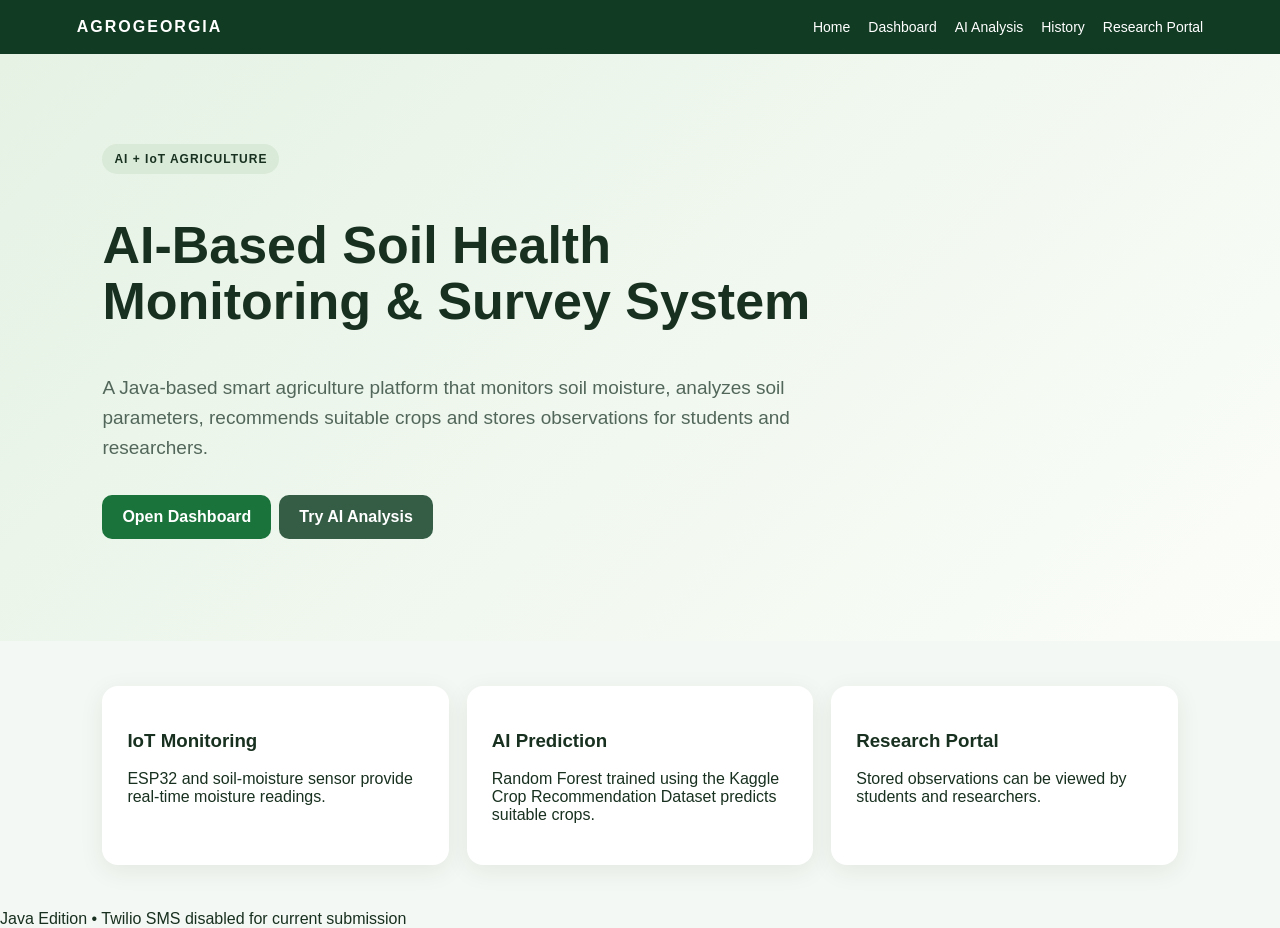
==== web/index.html @ 865122f4 "Add organized project folder structure Organized AGROGEORGIA project files into proper folders for J" ====
<!DOCTYPE html><html><head><meta charset="UTF-8"><title>AGROGEORGIA</title><link rel="stylesheet" href="/style.css"></head><body>
<nav><div class="brand">AGROGEORGIA</div><div><a href="/">Home</a><a href="/dashboard.html">Dashboard</a><a href="/analysis.html">AI Analysis</a><a href="/history.html">History</a><a href="/research.html">Research Portal</a></div></nav>
<section class="hero"><div><span class="badge">AI + IoT AGRICULTURE</span><h1>AI-Based Soil Health<br>Monitoring & Survey System</h1>
<p>A Java-based smart agriculture platform that monitors soil moisture, analyzes soil parameters, recommends suitable crops and stores observations for students and researchers.</p>
<a class="btn" href="/dashboard.html">Open Dashboard</a><a class="btn secondary" href="/analysis.html">Try AI Analysis</a></div></section>
<section class="cards"><div class="card"><h3>IoT Monitoring</h3><p>ESP32 and soil-moisture sensor provide real-time moisture readings.</p></div>
<div class="card"><h3>AI Prediction</h3><p>Random Forest trained using the Kaggle Crop Recommendation Dataset predicts suitable crops.</p></div>
<div class="card"><h3>Research Portal</h3><p>Stored observations can be viewed by students and researchers.</p></div></section>
<footer>Java Edition • Twilio SMS disabled for current submission</footer></body></html>
---- style.css ----
*{box-sizing:border-box}
body{margin:0;font-family:Arial,Helvetica,sans-serif;background:#f4f8f4;color:#18301f}
nav{background:#123b24;color:white;padding:18px 6%;display:flex;justify-content:space-between;align-items:center}
.brand{font-weight:800;letter-spacing:2px}
nav a{color:white;text-decoration:none;margin-left:18px;font-size:14px}
.hero{min-height:520px;padding:90px 8%;display:flex;align-items:center;background:linear-gradient(135deg,#e5f2e4,#fbfdf9)}
.hero h1{font-size:52px;line-height:1.08}
.hero p{max-width:720px;font-size:19px;line-height:1.6;color:#52675a}
.container{max-width:1200px;margin:45px auto;padding:0 25px}
.badge{display:inline-block;background:#d9ead8;padding:8px 12px;border-radius:20px;font-size:12px;font-weight:700;letter-spacing:1px}
.btn{display:inline-block;border:0;border-radius:10px;background:#19733b;color:white;padding:13px 20px;margin:12px 8px 12px 0;text-decoration:none;cursor:pointer;font-weight:700}
.secondary{background:#355d45}
.cards,.grid,.result-grid{display:grid;gap:18px}
.cards{padding:45px 8%;grid-template-columns:repeat(3,1fr)}
.grid{grid-template-columns:repeat(3,1fr)}
.result-grid{grid-template-columns:repeat(4,1fr)}
.card,.metric,.result{background:white;border-radius:16px;padding:25px;box-shadow:0 6px 25px rgba(20,50,30,.08)}
.metric span,.result small{display:block;color:#6b7c70;margin-bottom:10px}
.metric strong{font-size:28px}
.result{margin-top:25px}
.result-grid b{font-size:20px}
.form-grid{display:grid;grid-template-columns:repeat(4,1fr);gap:18px;margin:25px 0}
.form-grid label{font-weight:700}
.form-grid input{display:block;width:100%;margin-top:8px;padding:12px;border:1px solid #ccd7cd;border-radius:9px;font-size:16px}
.table-wrap{overflow:auto;background:white;border-radius:14px}
table{width:100%;border-collapse:collapse}
th,td{padding:12px;border-bottom:1px solid #e3e8e4;text-align:left;font-size:14px}
th{background:#edf4ee}
.note,.status{color:#607265;font-size:14px}
@media(max-width:800px){nav{display:block}nav a{display:inline-block;margin:10px 8px 0 0}.hero h1{font-size:38px}.cards,.grid,.result-grid,.form-grid{grid-template-columns:1fr}}
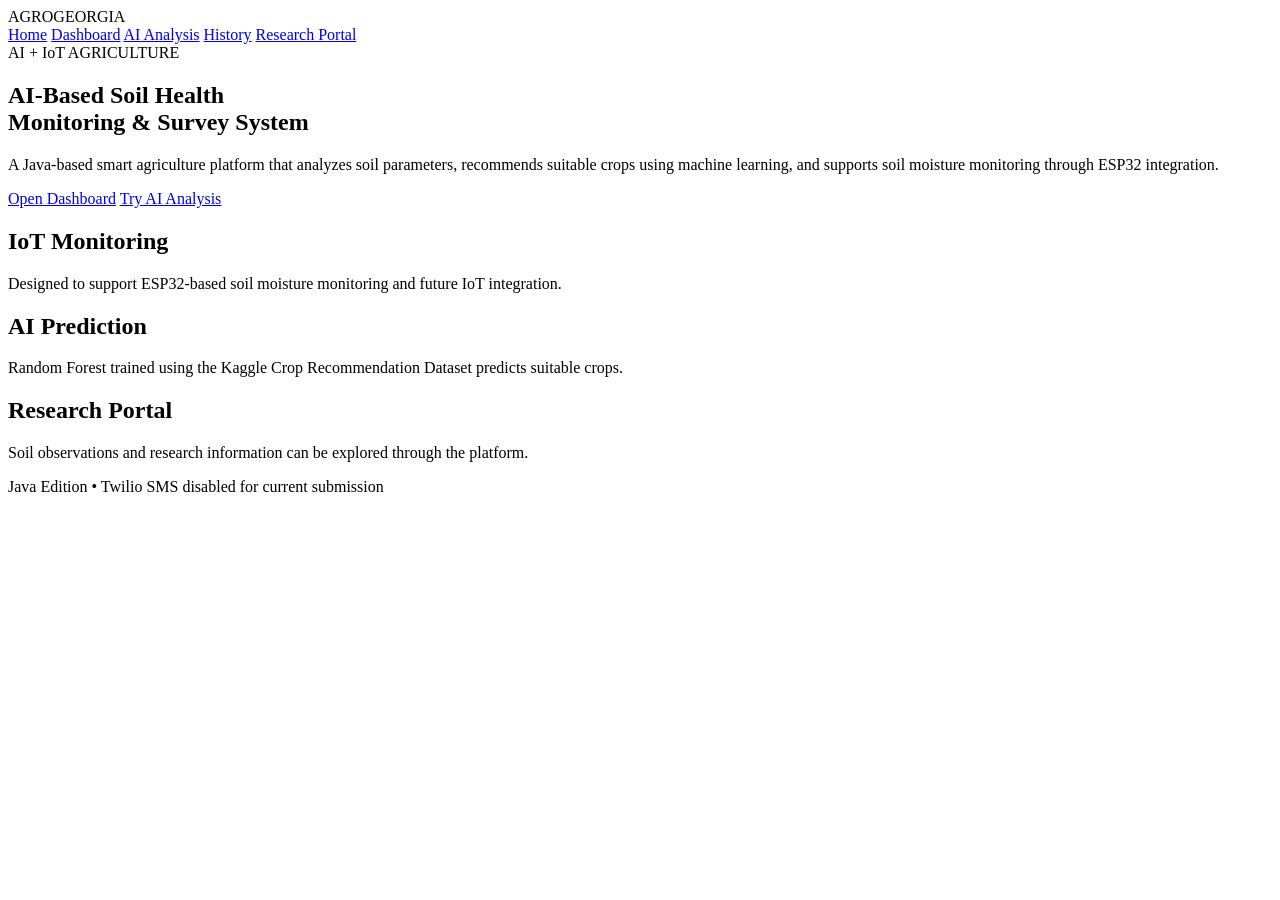
==== commit cad1e449: "Update index.html" ====
--- a/web/index.html
+++ b/web/index.html
@@ -1,9 +1,83 @@
-<!DOCTYPE html><html><head><meta charset="UTF-8"><title>AGROGEORGIA</title><link rel="stylesheet" href="/style.css"></head><body>
-<nav><div class="brand">AGROGEORGIA</div><div><a href="/">Home</a><a href="/dashboard.html">Dashboard</a><a href="/analysis.html">AI Analysis</a><a href="/history.html">History</a><a href="/research.html">Research Portal</a></div></nav>
-<section class="hero"><div><span class="badge">AI + IoT AGRICULTURE</span><h1>AI-Based Soil Health<br>Monitoring & Survey System</h1>
-<p>A Java-based smart agriculture platform that monitors soil moisture, analyzes soil parameters, recommends suitable crops and stores observations for students and researchers.</p>
-<a class="btn" href="/dashboard.html">Open Dashboard</a><a class="btn secondary" href="/analysis.html">Try AI Analysis</a></div></section>
-<section class="cards"><div class="card"><h3>IoT Monitoring</h3><p>ESP32 and soil-moisture sensor provide real-time moisture readings.</p></div>
-<div class="card"><h3>AI Prediction</h3><p>Random Forest trained using the Kaggle Crop Recommendation Dataset predicts suitable crops.</p></div>
-<div class="card"><h3>Research Portal</h3><p>Stored observations can be viewed by students and researchers.</p></div></section>
-<footer>Java Edition • Twilio SMS disabled for current submission</footer></body></html>+
+<!DOCTYPE html>
+<html lang="en">
+<head>
+    <meta charset="UTF-8">
+    <meta name="viewport" content="width=device-width, initial-scale=1.0">
+
+    <meta name="description" content="AGROGEORGIA is an AI-powered soil health monitoring and crop recommendation system using Java, machine learning and IoT integration.">
+
+    <title>AGROGEORGIA | Smart Soil Health Monitoring</title>
+
+    <link rel="stylesheet" href="/style.css">
+</head>
+
+<body>
+
+<nav aria-label="Main navigation">
+    <div class="brand">AGROGEORGIA</div>
+
+    <div>
+        <a href="/" aria-current="page">Home</a>
+        <a href="/dashboard.html">Dashboard</a>
+        <a href="/analysis.html">AI Analysis</a>
+        <a href="/history.html">History</a>
+        <a href="/research.html">Research Portal</a>
+    </div>
+</nav>
+
+<main>
+
+    <section class="hero">
+        <div>
+            <span class="badge">AI + IoT AGRICULTURE</span>
+
+            <h1>AI-Based Soil Health<br>Monitoring &amp; Survey System</h1>
+
+            <p>
+                A Java-based smart agriculture platform that analyzes soil
+                parameters, recommends suitable crops using machine learning,
+                and supports soil moisture monitoring through ESP32 integration.
+            </p>
+
+            <a class="btn" href="/dashboard.html">Open Dashboard</a>
+            <a class="btn secondary" href="/analysis.html">Try AI Analysis</a>
+        </div>
+    </section>
+
+    <section class="cards" aria-label="Platform features">
+
+        <div class="card">
+            <h2>IoT Monitoring</h2>
+            <p>
+                Designed to support ESP32-based soil moisture monitoring
+                and future IoT integration.
+            </p>
+        </div>
+
+        <div class="card">
+            <h2>AI Prediction</h2>
+            <p>
+                Random Forest trained using the Kaggle Crop Recommendation
+                Dataset predicts suitable crops.
+            </p>
+        </div>
+
+        <div class="card">
+            <h2>Research Portal</h2>
+            <p>
+                Soil observations and research information can be explored
+                through the platform.
+            </p>
+        </div>
+
+    </section>
+
+</main>
+
+<footer>
+    Java Edition • Twilio SMS disabled for current submission
+</footer>
+
+</body>
+</html>
